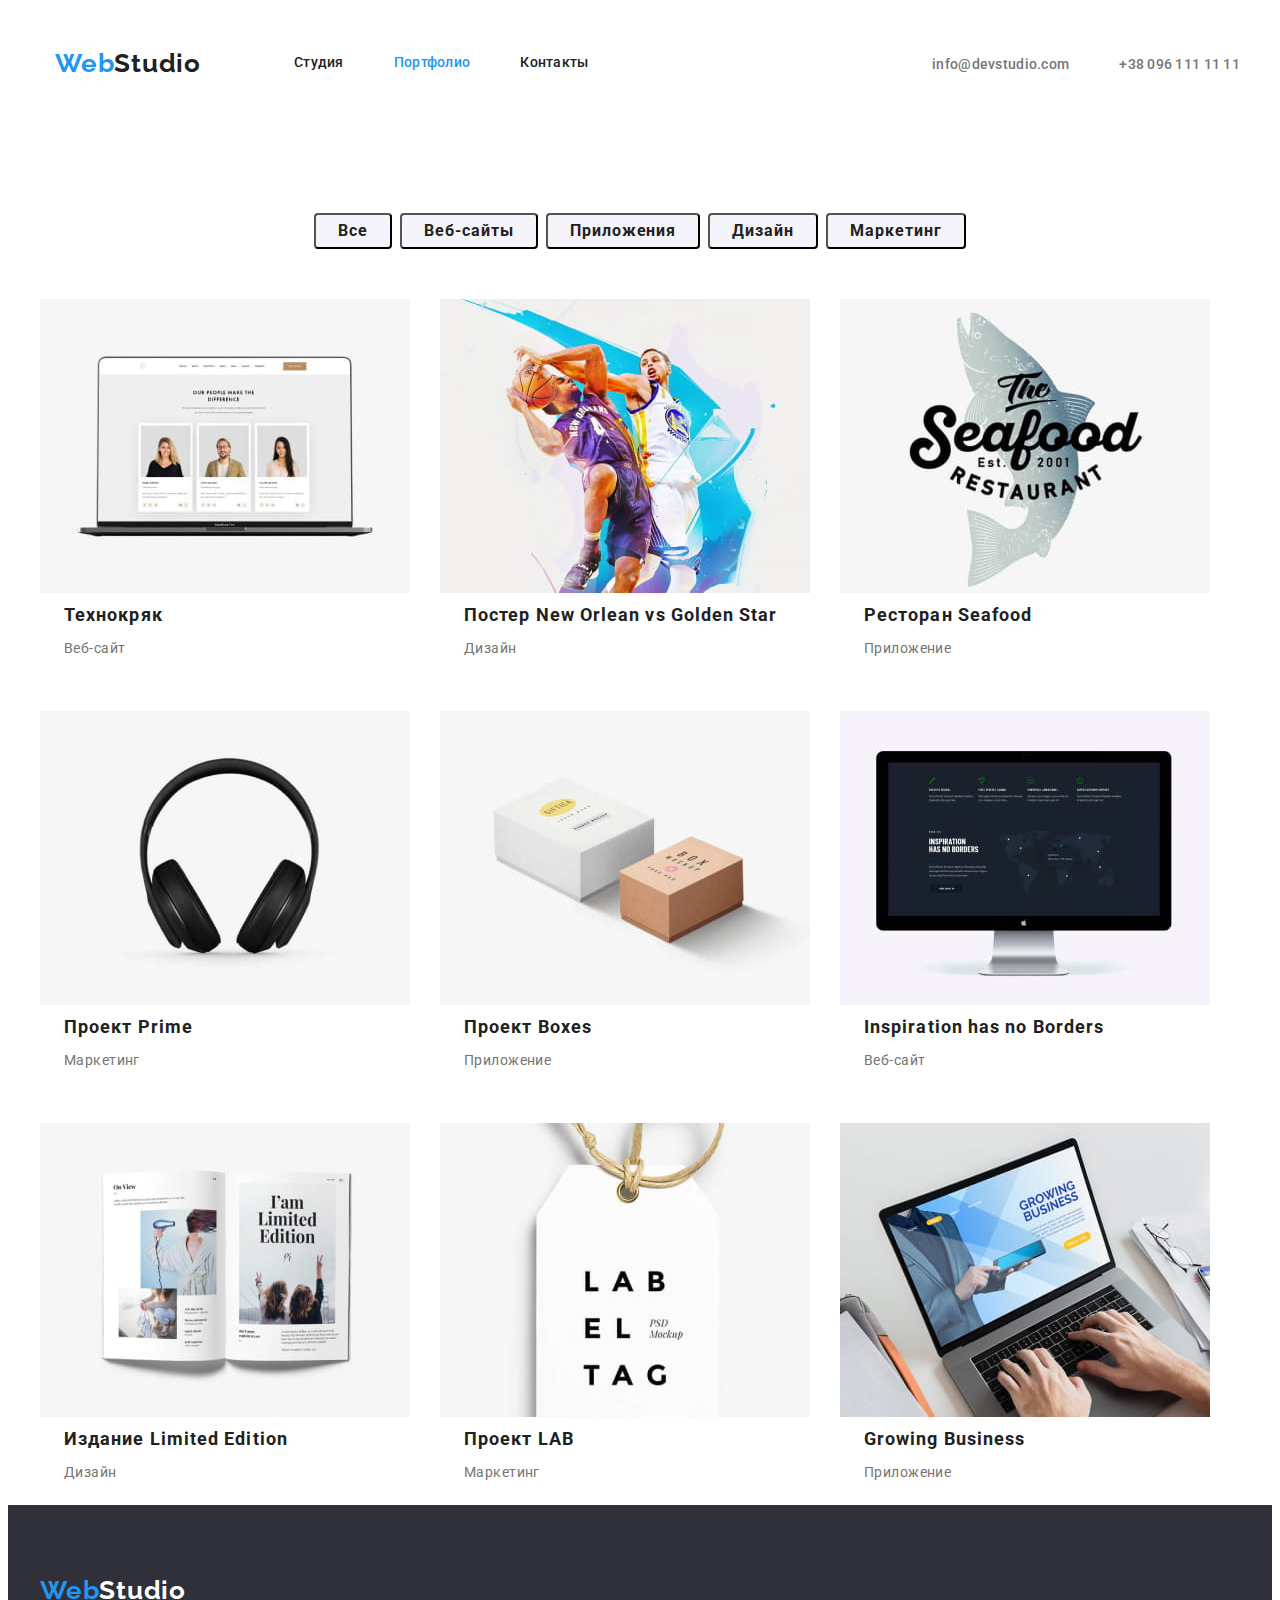
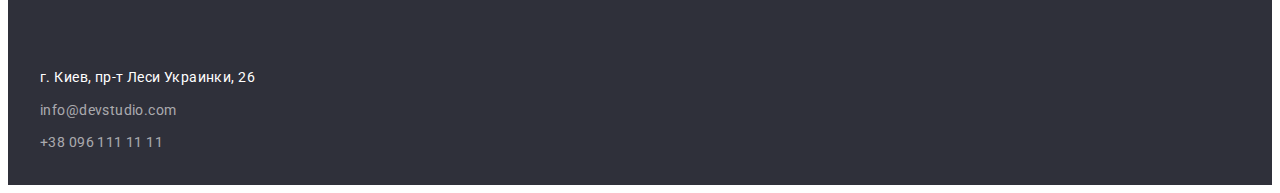
==== portfolio.html @ d6098928 "finish" ====
<!DOCTYPE html>
<html lang="en">
  <head>
    <meta charset="UTF-8" />
    <meta http-equiv="X-UA-Compatible" content="IE=edge" />
    <meta name="viewport" content="width=device-width, initial-scale=1.0" />
    <title>Document</title>
    <link rel="stylesheet" href="https://cdnjs.cloudflare.com/ajax/libs/modern-normalize/1.0.0/modern-normalize.min.css" integrity="sha512-ISS7cAi1PEhQ8jnbJpJZMd29NlhNj4AWYyLOSp2CE/CsHxTCu+r+t0D2yoJudVrd0/8fTVPUVDzY5Tvli75u/g==" crossorigin="anonymous" />
    <link
      href="https://fonts.googleapis.com/css2?family=Raleway:wght@700&family=Roboto:wght@400;500;700;900&display=swap"
      rel="stylesheet"
    />
    <link rel="stylesheet" href="./css/styles.css" />
  </head>
  <body>
    <header class="header container">
      <div class="container">
        <nav class="main-nav">
          <a href="" class="logo">
            <span class="one-part">Web</span><span class="second-part">Studio</span>
          </a>
          <ul class="site-nav list">
            <li class="item"><a href="./index.html" class="link">Студия</a></li>
            <li class="item"><a href="./portfolio.html" class="link current">Портфолио</a></li>
            <li class="item"><a href="" class="link">Контакты</a></li>
          </ul>
        </nav>
        <ul class="auth-nav list">
          <li class="item">
            <a href="mailto:info@devstudio.com" class="contacts">info@devstudio.com</a>
          </li>
          <li class="item">
            <a href="tel:+380961111111" class="contacts">+38 096 111 11 11</a>
          </li>
        </ul>
    </div>  
    </header>
    <main>
      <section>
        <div class="container"><h1 class="hidden">Кнопки</h1>
          <ul class="section-button list">
            <li class="item">
              <button type="button" class="inactive-button">Все</button>
            </li>
            <li class="item">
              <button type="button" class="inactive-button">Веб-сайты</button>
            </li>
            <li class="item">
              <button type="button" class="inactive-button">Приложения</button>
            </li>
            <li class="item">
              <button type="button" class="inactive-button">Дизайн</button>
            </li>
            <li class="item">
              <button type="button" class="inactive-button">Маркетинг</button>
            </li>
          </ul>
        </div>
          <div class="container">
            <h2 class="hidden">О нас</h2>
            <ul class="portfolio-nav list">
              <li class="flex-element">
                <img 
                  src="./images/portfolio/img91.jpg" 
                  width="370" 
                  alt="Технокряк" />
                <h3 class="portfolio-title">Технокряк</h3>
                <p class="subtext">Веб-сайт</p>
              </li>
              <li class="flex-element">
                <img
                  src="./images/portfolio/img11.jpg"
                  width="370"
                  alt="Постер New Orlean vs Golden Star"
                />
                <h3 class="portfolio-title">Постер New Orlean vs Golden Star</h3>
                <p class="subtext">Дизайн</p>
              </li>
              <li class="flex-element">
                <img
                  src="./images/portfolio/img21.jpg"
                  width="370"
                  alt="Ресторан Seafood"
                />
                <h3 class="portfolio-title">Ресторан Seafood</h3>
                <p class="subtext">Приложение</p>
              </li>
              <li class="flex-element">
                <img 
                  src="./images/portfolio/img31.jpg" 
                  width="370" 
                  alt="Проект Prime" />
                <h3 class="portfolio-title">Проект Prime</h3>
                <p class="subtext">Маркетинг</p>
              </li>
              <li class="flex-element">
                <img 
                  src="./images/portfolio/img41.jpg" 
                  width="370" 
                  alt="Проект Boxes" />
                <h3 class="portfolio-title">Проект Boxes</h3>
                <p class="subtext">Приложение</p>
              </li>
              <li class="flex-element">
                <img
                  src="./images/portfolio/img51.jpg"
                  width="370"
                  alt="Inspiration has no Borders"
                />
                <h3 class="portfolio-title">Inspiration has no Borders</h3>
                <p class="subtext">Веб-сайт</p>
              </li>
              <li class="flex-element">
                <img
                  src="./images/portfolio/img61.jpg"
                  width="370"
                  alt="Издание Limited Edition"
                />
                <h3 class="portfolio-title">Издание Limited Edition</h3>
                <p class="subtext">Дизайн</p>
              </li>
              <li class="flex-element">
                <img 
                  src="./images/portfolio/img71.jpg" 
                  width="370" 
                  alt="Проект LAB" />
                <h3 class="portfolio-title">Проект LAB</h3>
                <p class="subtext">Маркетинг</p>
              </li>
              <li class="flex-element">
                <img
                  src="./images/portfolio/img81.jpg"
                  width="370"
                  alt="Growing Business"
                />
                <h3 class="portfolio-title">Growing Business</h3>
                <p class="subtext">Приложение</p>
              </li>
            </ul>
        </div>
        
      </section>
    </main>
    <footer>
      <div class="footer container">
        <a href="" class="logo">
          <span class="one-part">Web</span><span class="second-part-footer">Studio</span>
        </a>
        <address class="address-container">
          <p class="where-is item">г. Киев, пр-т Леси Украинки, 26</p>
          <ul class="foter-container list">
            <li class="item"><a href="mailto:info@devstudio.com" class="contacts-footer">info@devstudio.com</a></li>
            <li class="item"><a href="tel:+380961111111" class="contacts-footer">+38 096 111 11 11</a></li>
          </ul>
        </address>
      </div>
    </footer>
  </body>
</html>
---- css/styles.css ----
/* Основной цвет фона FFFFFF и 2F303A */
/* Основной цвет текста  #757575*/
/* Дополнительный цвет текста #212121 rgba(255, 255, 255, 0.6);*/
/* Интереактив #2196F3; */

:root {
  --primary-text-color: #212121;
  --sub-text-color: #757575;
  --accent-text-color: #2196f3;
  --primary-bg-color: #2f303a;
  --second-bg-color: #f5f4fa;
}

.container {
  width: 1200px;
  padding-left: 15px;
  padding-right: 15px;
  margin-left: auto;
  margin-right: auto;
}

body {
  background-color: #ffffff;

  font-family: Roboto, sans-serif;
}

.list {
  list-style: none;
  margin: 0px;
  padding: 0px;
}


.link {
  color: var(--primary-text-color);
}


/* Logo */
.logo {
  font-family: Raleway;
  display: block;
  padding-top: 40px;
  padding-bottom: 40px;
  font-weight: 700;
  font-size: 26px;
  line-height: 1.19;
  letter-spacing: 0.03em;
  text-decoration: none;
}

.logo .one-part {
  color: var(--accent-text-color);
}

.logo .second-part {
  color: var(--primary-text-color);
}

.logo .second-part-footer {
  color: #ffffff;
}

/* Site nav */

.header .container {
  display: flex;
  align-items: center;
}

.site-nav{
  display: flex;
  margin-left: 93px;
}

.auth-nav,
.contacts-nav,
.main-nav {
  display: flex;
}

.auth-nav {
  margin-left: auto;
  padding-right: 15px;
}

.main-nav {
  align-items: center;
}

.site-nav .item:not(:last-child) {
  margin-right: 50px;
}

.about-us .list{
  display: flex;
  padding-top: 94px;
}

.about-us .item{
  width: 270px;
}

.about-us .item:not(:last-child) {
  margin-right: 30px;
}

.team-container .item {
  text-align: center;
  width: 270px;

  box-shadow: 0px 1px 3px rgba(0, 0, 0, 0.12), 0px 1px 1px rgba(0, 0, 0, 0.14), 0px 2px 1px rgba(0, 0, 0, 0.2);
border-radius: 0px 0px 4px 4px;
}

.team-container .subtext {
  margin-top: 10px;
  margin-bottom: 30px;
}

.work-container {
  display: flex;
  padding-bottom: 94px;
}
.work-container .item:not(:last-child) {
  margin-right: 30px;
}

.team-container {
  display: flex;
  padding-bottom: 94px;
}

.team-container .item:not(:last-child) {
  margin-right: 30px;
}


.site-nav .link {
  display: block;
  padding-top: 40px;
  padding-bottom: 40px;

  font-weight: 500;
  font-size: 14px;
  line-height: 1.14;
  letter-spacing: 0.02em;
  text-decoration: none;
}

.site-nav .link:hover,
.site-nav .link:focus {
  color: var(--accent-text-color);
}

.site-nav .link.current {
  color: var(--accent-text-color);
}

/* Auth nav */
.auth-nav .item + .item {
  margin-left: 50px;
}

.auth-nav .link {
  display: block;
  padding-top: 40px;
  padding-bottom: 40px;

  font-weight: 500;
  font-size: 14px;
  line-height: 1.14;
  letter-spacing: 0.02em;
  text-decoration: none;
}

.section-button {
  display: flex;
  justify-content:center;
  padding-bottom: 50px;
}

.section-button .inactive-button {
  padding-left: 22px;
  padding-right: 22px;
  margin-top: 94px;

  box-shadow: 
    rgba(0, 0, 0, 0.1), 
    rgba(0, 0, 0, 0.08), 
    rgba(0, 0, 0, 0.12);
  border-radius: 4px;
}

.section-button .item:not(:last-child) {
  margin-right: 8px;
}



.portfolio-nav {
  display: flex;
  flex-wrap: wrap;
  padding-top: 0px;
}

.portfolio-nav .subtext {
  margin-top: 0;
  margin-bottom: 20px;
  margin-left: 24px;
}

.portfolio-nav .portfolio-title {
  margin-bottom: 4px;
  margin-left: 24px;
}

.flex-element {
  width: 370px;
  margin-right: 30px;
  margin-bottom: 30px;
}

.flex-element:nth-child(3n) {
  margin-right: 0;
}

.flex-element:nth-last-child(-n + 3) {
  margin-bottom: 0;
}

.contacts {
  color: var(--sub-text-color);
  font-weight: 500;
  font-size: 14px;
  line-height: 1.14;
  letter-spacing: 0.02em;
  text-decoration: none;
}

.contacts-footer {
  font-size: 14px;
  line-height: 1.71;
  letter-spacing: 0.03em;
  color: rgba(255, 255, 255, 0.6);
  text-decoration: none;
}

.contacts:hover,
.contacts:focus {
  color: var(--accent-text-color);
}

/* Title */
h1,h2,h3,h4,h5,h6 {
  margin-top: 0px;
  margin-bottom: 0px;
}


.about-us-title {
  margin-bottom: 10px;
  margin-top: 0px;
  color: var(--primary-text-color);
  letter-spacing: 0.03em;
  font-weight: 700;
  font-size: 14px;
  line-height: 1.14;
  text-transform: uppercase;
}

.portfolio-title {
  margin-bottom: 10px;
  color: var(--primary-text-color);
  font-weight: 700;
  line-height: 1.14;
  font-size: 18px;
  line-height: 2;
  letter-spacing: 0.06em;
}

.work-title,
.team-title-primary {
  color: var(--primary-text-color);
  margin-bottom: 50px;
  padding-top: 94px;
  font-weight: 700;
  font-size: 36px;
  line-height: 1.16;
  text-align: center;
  letter-spacing: 0.03em;
}

.team-title {
  margin-top: 30px;
  font-weight: 500;
  font-size: 16px;
  line-height: 1.18;
  letter-spacing: 0.03em;
}

.hidden {
  display: none;
}

/* Hero */
.hero {
  text-align: center;
}

.hero-title {
  margin-bottom: 30px;
  padding-top: 200px;

  color: #ffffff;
  font-weight: 900;
  font-size: 44px;
  line-height: 1.36;
  letter-spacing: 0.06em;
  text-transform: uppercase;
}

/* subtext */
.subtext {
  font-family: Roboto;
  color: var(--sub-text-color);
  font-weight: 400;
  letter-spacing: 0.03em;
  font-size: 14px;
  line-height: 1.71;
}

.where-is {
  padding-top: 20px;
  padding-bottom: 0;
  margin: 0;
  color: #ffffff;
  font-weight: 400;
  font-size: 14px;
  line-height: 1.71;
  letter-spacing: 0.03em;
}

address {
  font-style: normal;
}

.address-container {
  display: block;
}

.address-container .item:not(:last-child) {
  padding-bottom: 9px;
}

.footer {
  padding: 0px;
  padding-top: 30px;
  padding-bottom: 30px;
}

/* Background */

.hero,
footer {
  background-color: var(--primary-bg-color);
}

.teem {
  background-color: var(--second-bg-color);
}

/* Button */
.active-button-hero {
  margin-left: auto;
  margin-right: auto;
  margin-bottom: 200px;

  border-radius: 4px;
  padding: 10px 32px;
  min-width: 200px;
  box-shadow: 0px 4px 4px rgba(0, 0, 0, 0.15);
  border: solid transparent;
}

.active-button,
.active-button-hero {
  font-family: Roboto;
  background-color: var(--accent-text-color);
  color: #ffffff;
  font-weight: 700;
  font-size: 16px;
  line-height: 1.87;
  letter-spacing: 0.06em;
}

.inactive-button {
  font-family: Roboto;
  background-color: var(--second-bg-color);
  color: var(--primary-text-color);
  font-weight: 700;
  font-size: 16px;
  line-height: 1.87;
  letter-spacing: 0.06em;
}

.inactive-button:focus,
.inactive-button:hover {
  background-color: var(--accent-text-color);
  color: #ffffff;
}
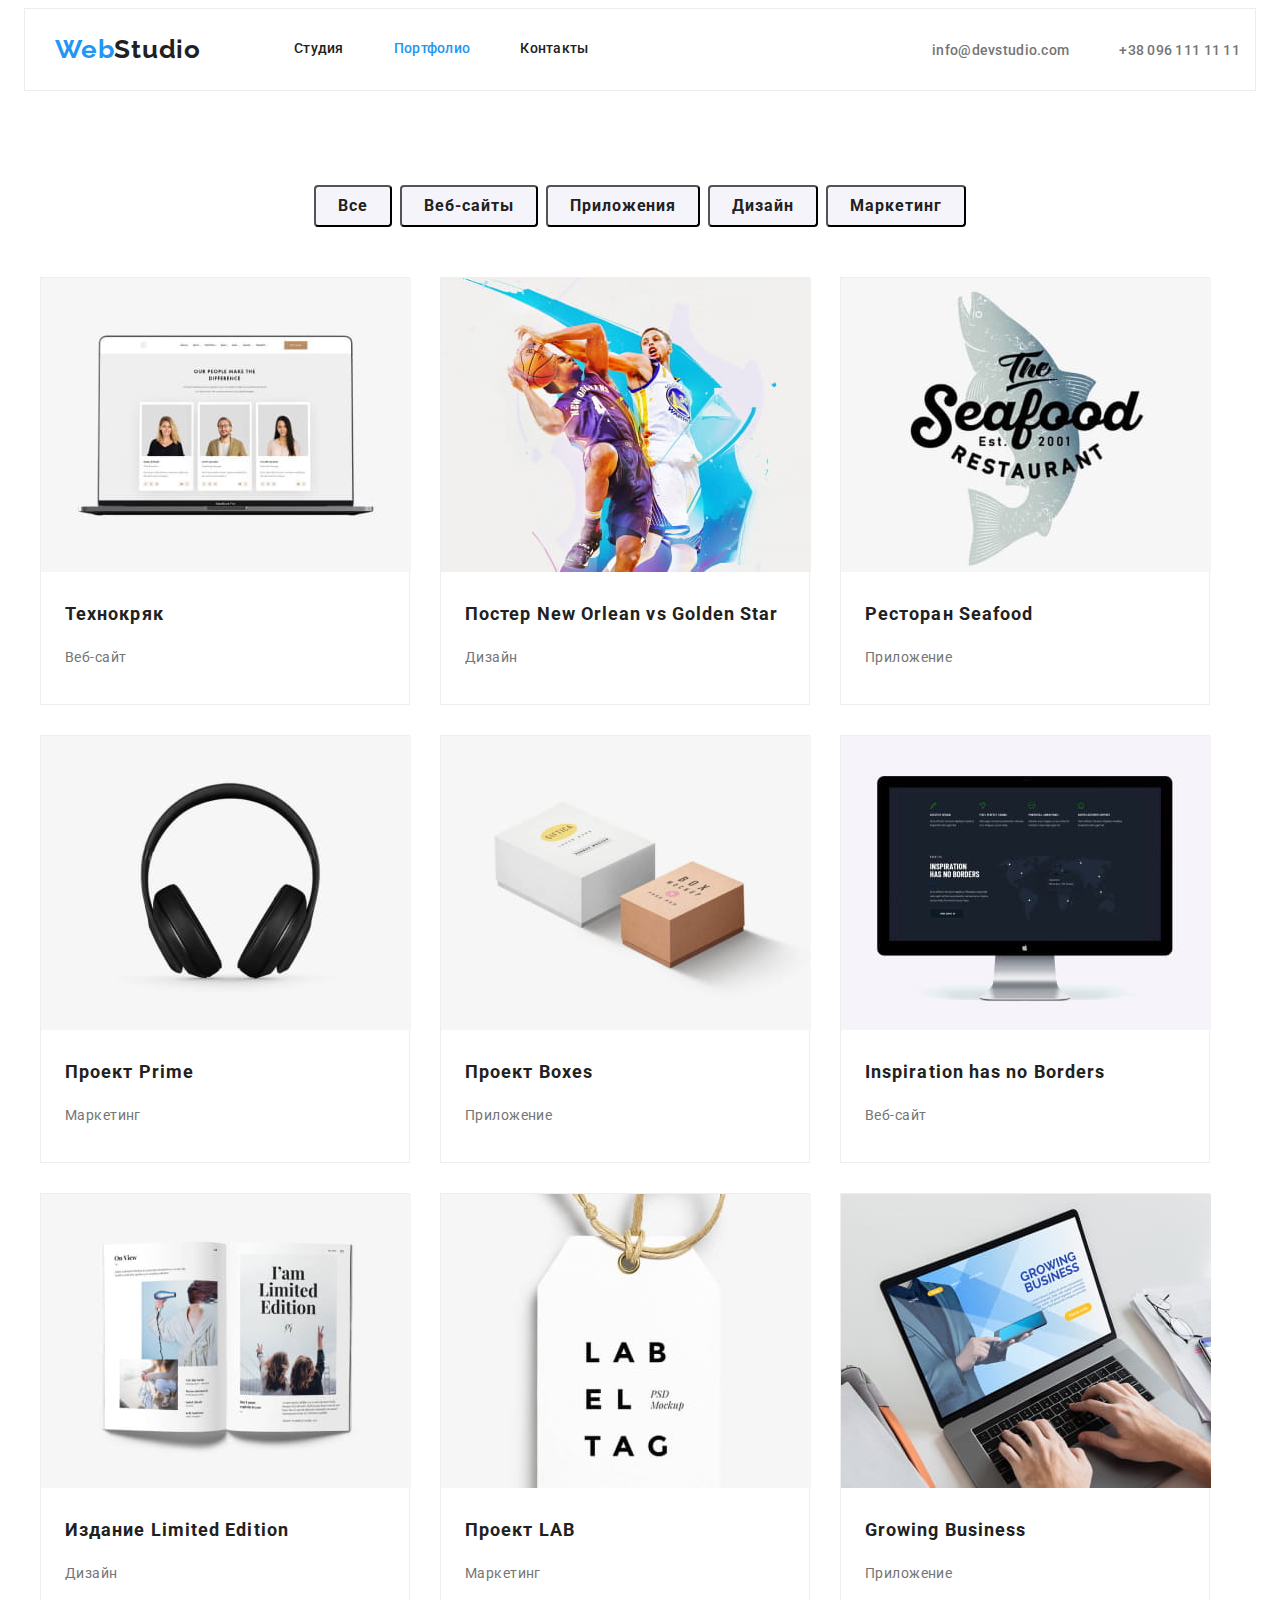
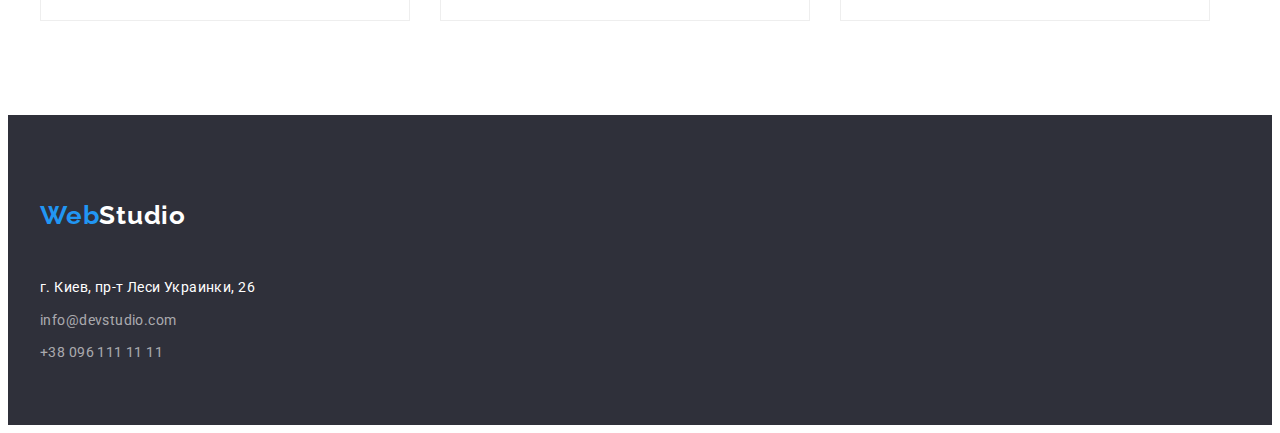
==== commit e52b30fd: "Resubmit" ====
--- a/portfolio.html
+++ b/portfolio.html
@@ -36,7 +36,7 @@
     </div>  
     </header>
     <main>
-      <section>
+      <section class="main-section-portfolio">
         <div class="container"><h1 class="hidden">Кнопки</h1>
           <ul class="section-button list">
             <li class="item">
@@ -64,8 +64,10 @@
                   src="./images/portfolio/img91.jpg" 
                   width="370" 
                   alt="Технокряк" />
-                <h3 class="portfolio-title">Технокряк</h3>
-                <p class="subtext">Веб-сайт</p>
+                <div class="text-container">
+                  <h3 class="portfolio-title">Технокряк</h3>
+                  <p class="subtext">Веб-сайт</p>
+                </div>
               </li>
               <li class="flex-element">
                 <img
@@ -73,8 +75,10 @@
                   width="370"
                   alt="Постер New Orlean vs Golden Star"
                 />
-                <h3 class="portfolio-title">Постер New Orlean vs Golden Star</h3>
-                <p class="subtext">Дизайн</p>
+                <div class="text-container">
+                  <h3 class="portfolio-title">Постер New Orlean vs Golden Star</h3>
+                  <p class="subtext">Дизайн</p>
+                </div>
               </li>
               <li class="flex-element">
                 <img
@@ -82,24 +86,30 @@
                   width="370"
                   alt="Ресторан Seafood"
                 />
-                <h3 class="portfolio-title">Ресторан Seafood</h3>
-                <p class="subtext">Приложение</p>
+                <div class="text-container">
+                  <h3 class="portfolio-title">Ресторан Seafood</h3>
+                  <p class="subtext">Приложение</p>
+                </div>
               </li>
               <li class="flex-element">
                 <img 
                   src="./images/portfolio/img31.jpg" 
                   width="370" 
                   alt="Проект Prime" />
-                <h3 class="portfolio-title">Проект Prime</h3>
-                <p class="subtext">Маркетинг</p>
+                <div class="text-container">
+                  <h3 class="portfolio-title">Проект Prime</h3>
+                  <p class="subtext">Маркетинг</p>
+                </div>
               </li>
               <li class="flex-element">
                 <img 
                   src="./images/portfolio/img41.jpg" 
                   width="370" 
                   alt="Проект Boxes" />
-                <h3 class="portfolio-title">Проект Boxes</h3>
-                <p class="subtext">Приложение</p>
+                <div class="text-container">
+                  <h3 class="portfolio-title">Проект Boxes</h3>
+                  <p class="subtext">Приложение</p>
+                </div>
               </li>
               <li class="flex-element">
                 <img
@@ -107,8 +117,10 @@
                   width="370"
                   alt="Inspiration has no Borders"
                 />
-                <h3 class="portfolio-title">Inspiration has no Borders</h3>
-                <p class="subtext">Веб-сайт</p>
+                <div class="text-container">
+                  <h3 class="portfolio-title">Inspiration has no Borders</h3>
+                  <p class="subtext">Веб-сайт</p>
+                </div>
               </li>
               <li class="flex-element">
                 <img
@@ -116,16 +128,20 @@
                   width="370"
                   alt="Издание Limited Edition"
                 />
-                <h3 class="portfolio-title">Издание Limited Edition</h3>
-                <p class="subtext">Дизайн</p>
+                <div class="text-container">
+                  <h3 class="portfolio-title">Издание Limited Edition</h3>
+                  <p class="subtext">Дизайн</p>
+                </div>
               </li>
               <li class="flex-element">
                 <img 
                   src="./images/portfolio/img71.jpg" 
                   width="370" 
                   alt="Проект LAB" />
-                <h3 class="portfolio-title">Проект LAB</h3>
-                <p class="subtext">Маркетинг</p>
+                <div class="text-container">
+                  <h3 class="portfolio-title">Проект LAB</h3>
+                  <p class="subtext">Маркетинг</p>
+                </div>
               </li>
               <li class="flex-element">
                 <img
@@ -133,8 +149,10 @@
                   width="370"
                   alt="Growing Business"
                 />
-                <h3 class="portfolio-title">Growing Business</h3>
-                <p class="subtext">Приложение</p>
+                <div class="text-container">
+                  <h3 class="portfolio-title">Growing Business</h3>
+                  <p class="subtext">Приложение</p>
+                </div>
               </li>
             </ul>
         </div>
--- a/css/styles.css
+++ b/css/styles.css
@@ -41,8 +41,8 @@
 .logo {
   font-family: Raleway;
   display: block;
-  padding-top: 40px;
-  padding-bottom: 40px;
+  padding-top: 25px;
+  padding-bottom: 25px;
   font-weight: 700;
   font-size: 26px;
   line-height: 1.19;
@@ -67,6 +67,11 @@
 .header .container {
   display: flex;
   align-items: center;
+}
+
+.header{
+  border: 1px solid #ECECEC;
+  
 }
 
 .site-nav{
@@ -95,6 +100,9 @@
 
 .about-us .list{
   display: flex;
+}
+
+.about-us {
   padding-top: 94px;
 }
 
@@ -114,14 +122,24 @@
 border-radius: 0px 0px 4px 4px;
 }
 
-.team-container .subtext {
-  margin-top: 10px;
-  margin-bottom: 30px;
+.team-container .text-container {
+  padding-top: 30px;
+  padding-bottom: 30px;
+}
+
+.portfolio-nav .text-container {
+  padding-left: 24px;
+  padding-bottom: 20px;
+  padding-top: 20px;
+}
+
+.work {
+  padding-bottom: 94px;
+  padding-top: 94px;
 }
 
 .work-container {
   display: flex;
-  padding-bottom: 94px;
 }
 .work-container .item:not(:last-child) {
   margin-right: 30px;
@@ -129,6 +147,9 @@
 
 .team-container {
   display: flex;
+}
+
+.team {
   padding-bottom: 94px;
 }
 
@@ -139,8 +160,8 @@
 
 .site-nav .link {
   display: block;
-  padding-top: 40px;
-  padding-bottom: 40px;
+  padding-top: 32px;
+  padding-bottom: 32px;
 
   font-weight: 500;
   font-size: 14px;
@@ -175,6 +196,11 @@
   text-decoration: none;
 }
 
+.main-section-portfolio {
+  padding-top: 94px;
+  padding-bottom: 94px;
+}
+
 .section-button {
   display: flex;
   justify-content:center;
@@ -184,7 +210,8 @@
 .section-button .inactive-button {
   padding-left: 22px;
   padding-right: 22px;
-  margin-top: 94px;
+  padding-top: 6px;
+  padding-bottom: 6px;
 
   box-shadow: 
     rgba(0, 0, 0, 0.1), 
@@ -198,28 +225,19 @@
 }
 
 
-
 .portfolio-nav {
   display: flex;
   flex-wrap: wrap;
   padding-top: 0px;
 }
 
-.portfolio-nav .subtext {
-  margin-top: 0;
-  margin-bottom: 20px;
-  margin-left: 24px;
-}
-
-.portfolio-nav .portfolio-title {
-  margin-bottom: 4px;
-  margin-left: 24px;
-}
 
 .flex-element {
   width: 370px;
   margin-right: 30px;
   margin-bottom: 30px;
+  border: 1px solid #EEEEEE;
+  box-sizing: border-box;
 }
 
 .flex-element:nth-child(3n) {
@@ -284,7 +302,6 @@
 .team-title-primary {
   color: var(--primary-text-color);
   margin-bottom: 50px;
-  padding-top: 94px;
   font-weight: 700;
   font-size: 36px;
   line-height: 1.16;
@@ -293,7 +310,6 @@
 }
 
 .team-title {
-  margin-top: 30px;
   font-weight: 500;
   font-size: 16px;
   line-height: 1.18;
@@ -307,11 +323,12 @@
 /* Hero */
 .hero {
   text-align: center;
+  padding-top: 200px;
+  padding-bottom: 200px;
 }
 
 .hero-title {
   margin-bottom: 30px;
-  padding-top: 200px;
 
   color: #ffffff;
   font-weight: 900;
@@ -354,10 +371,10 @@
   padding-bottom: 9px;
 }
 
-.footer {
+footer {
   padding: 0px;
-  padding-top: 30px;
-  padding-bottom: 30px;
+  padding-top: 60px;
+  padding-bottom: 60px;
 }
 
 /* Background */
@@ -375,11 +392,10 @@
 .active-button-hero {
   margin-left: auto;
   margin-right: auto;
-  margin-bottom: 200px;
+  padding-bottom: 200px;
 
   border-radius: 4px;
   padding: 10px 32px;
-  min-width: 200px;
   box-shadow: 0px 4px 4px rgba(0, 0, 0, 0.15);
   border: solid transparent;
 }
@@ -401,7 +417,7 @@
   color: var(--primary-text-color);
   font-weight: 700;
   font-size: 16px;
-  line-height: 1.87;
+  line-height: 1.62;
   letter-spacing: 0.06em;
 }
 
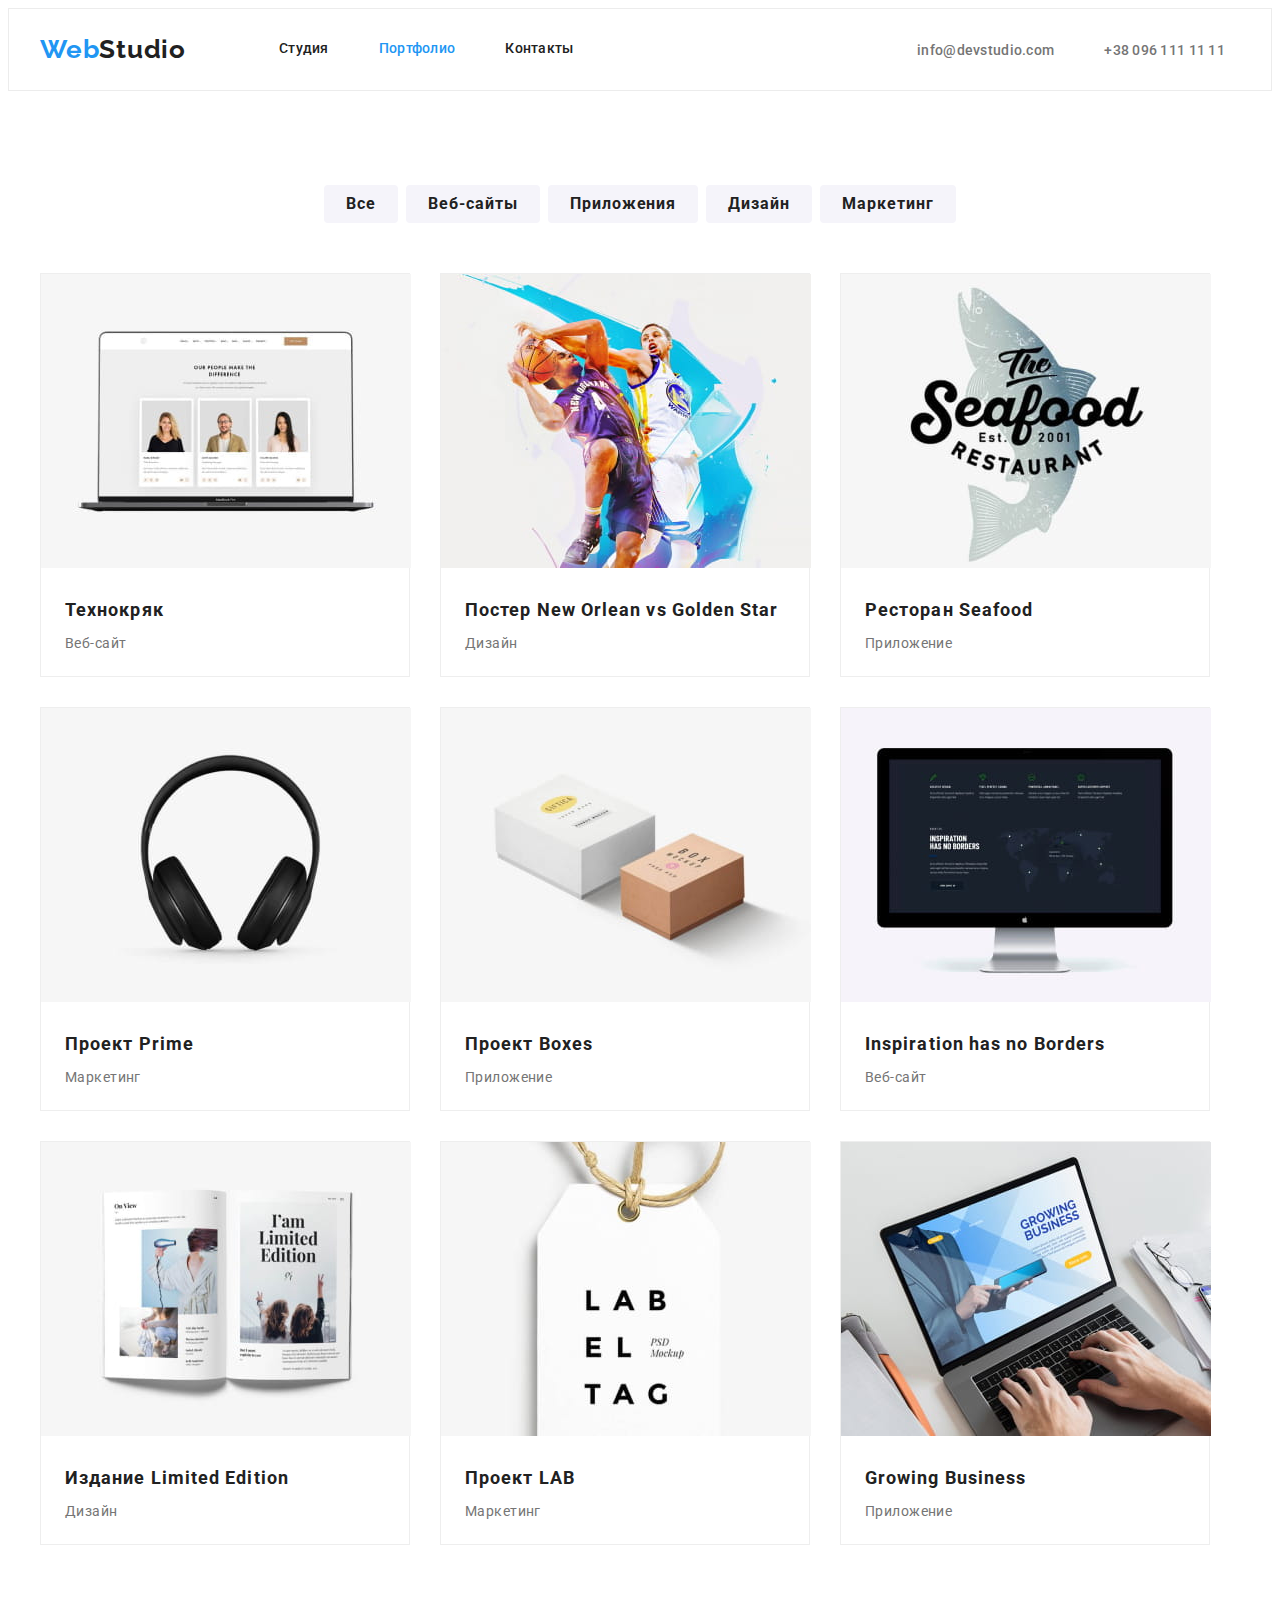
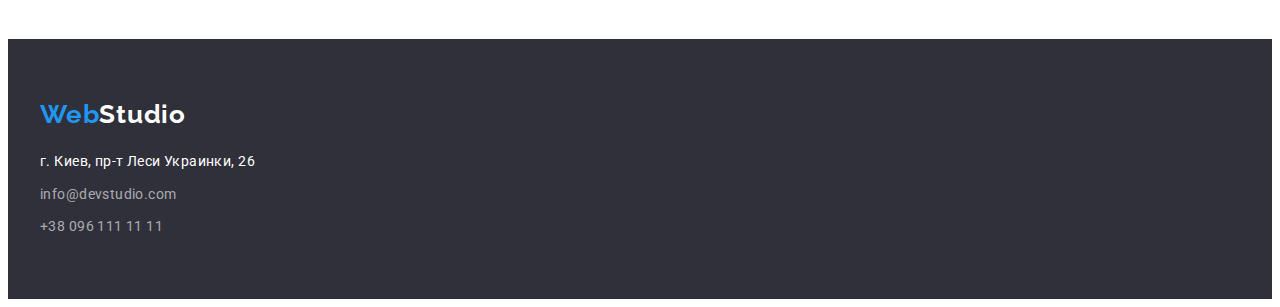
==== commit a0036f68: "End" ====
--- a/portfolio.html
+++ b/portfolio.html
@@ -13,7 +13,7 @@
     <link rel="stylesheet" href="./css/styles.css" />
   </head>
   <body>
-    <header class="header container">
+    <header class="header">
       <div class="container">
         <nav class="main-nav">
           <a href="" class="logo">
--- a/css/styles.css
+++ b/css/styles.css
@@ -31,6 +31,12 @@
   padding: 0px;
 }
 
+.portfolio-title,
+.subtext {
+  margin: 0px;
+  padding: 0px;
+}
+
 
 .link {
   color: var(--primary-text-color);
@@ -50,6 +56,10 @@
   text-decoration: none;
 }
 
+.footer .logo {
+  padding: 0px;
+}
+
 .logo .one-part {
   color: var(--accent-text-color);
 }
@@ -133,6 +143,14 @@
   padding-top: 20px;
 }
 
+.team-container .text-container .subtext {
+  padding-top: 10px;
+}
+
+.portfolio-nav .text-container .subtext {
+  padding-top: 4px;
+}
+
 .work {
   padding-bottom: 94px;
   padding-top: 94px;
@@ -151,6 +169,7 @@
 
 .team {
   padding-bottom: 94px;
+  padding-top: 94px;
 }
 
 .team-container .item:not(:last-child) {
@@ -182,6 +201,11 @@
 /* Auth nav */
 .auth-nav .item + .item {
   margin-left: 50px;
+}
+
+.auth-nav .contacts {
+  padding-top: 32px;
+  padding-bottom: 32px;
 }
 
 .auth-nav .link {
@@ -212,6 +236,7 @@
   padding-right: 22px;
   padding-top: 6px;
   padding-bottom: 6px;
+  border: 0px;
 
   box-shadow: 
     rgba(0, 0, 0, 0.1), 
@@ -289,7 +314,6 @@
 }
 
 .portfolio-title {
-  margin-bottom: 10px;
   color: var(--primary-text-color);
   font-weight: 700;
   line-height: 1.14;
